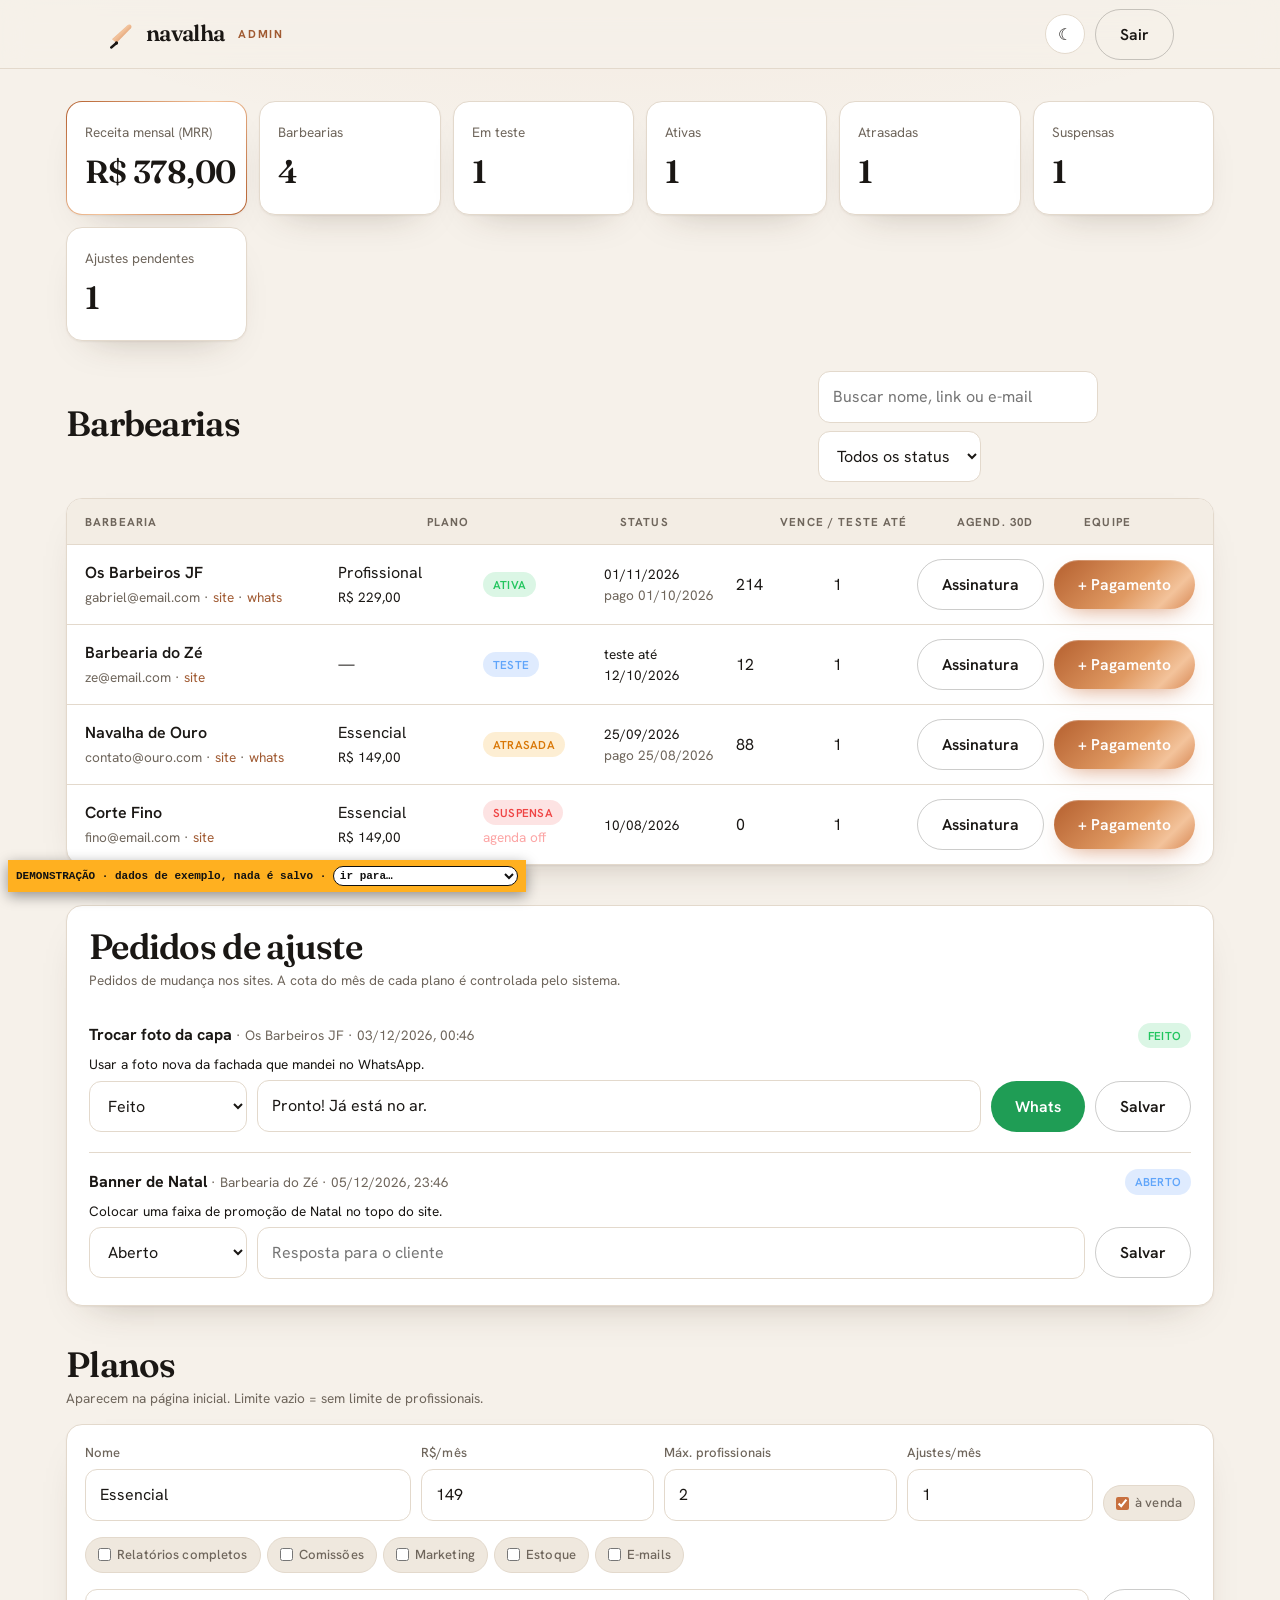
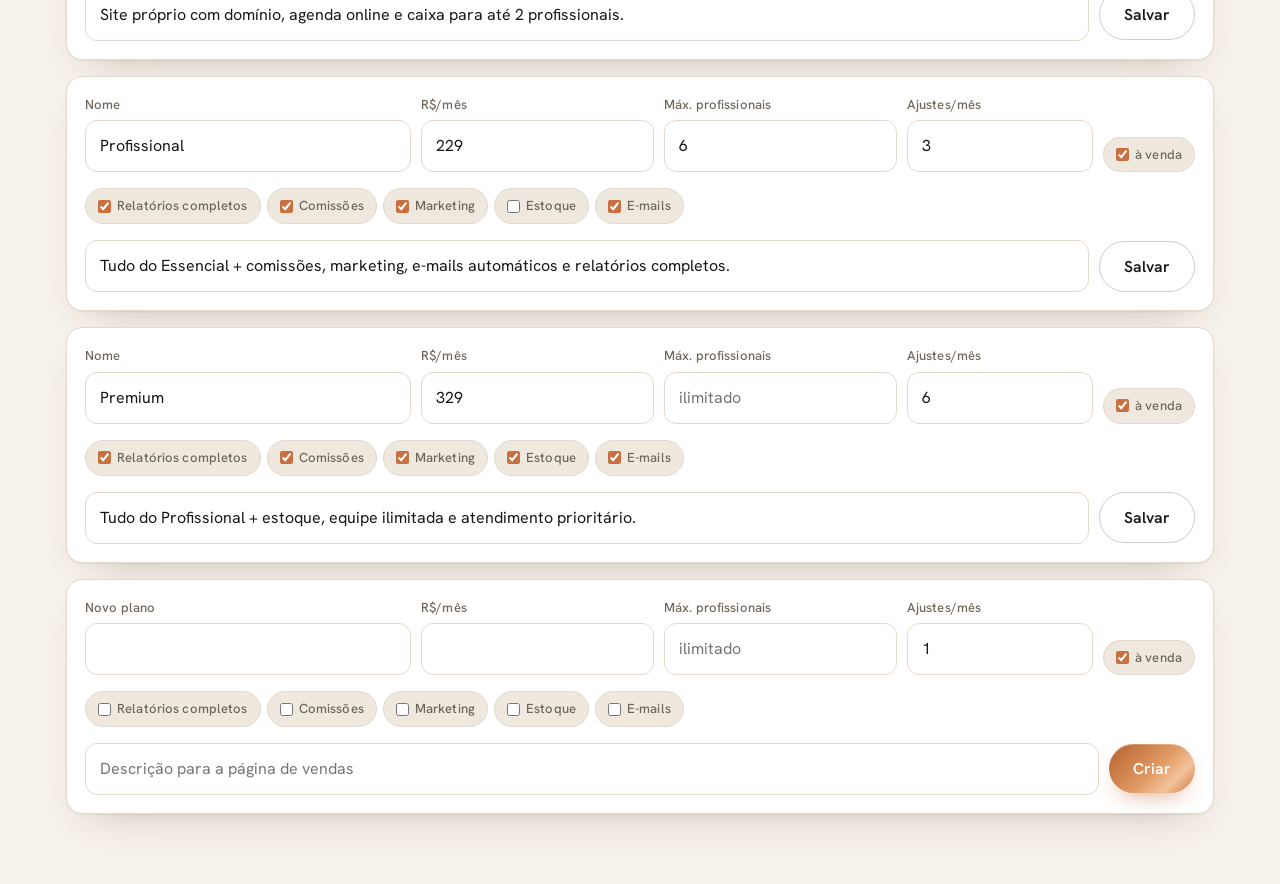
==== admin.html @ 0cac7a45 "Responsividade no celular Co-Authored-By: Claude Opus 5.5 <noreply@anthropic.com>" ====
<!doctype html>
<html lang="pt-BR">
<head>
<meta charset="utf-8">
<meta name="viewport" content="width=device-width, initial-scale=1">
<meta name="robots" content="noindex">
<title>Admin · Navalha</title>
<meta name="theme-color" content="#0e0d0c">
<script>(function () { try { var t = JSON.parse(localStorage.getItem("navalha_tema")); if (t) document.documentElement.dataset.tema = t; } catch (e) {} })();</script>
<link rel="preconnect" href="https://fonts.googleapis.com">
<link rel="preconnect" href="https://fonts.gstatic.com" crossorigin>
<link href="https://fonts.googleapis.com/css2?family=Fraunces:ital,opsz,wght@0,9..144,400;0,9..144,600;1,9..144,400&family=Hanken+Grotesk:wght@400;500;600;700&display=swap" rel="stylesheet">
<link rel="stylesheet" href="css/app.css">
<link rel="stylesheet" href="css/cliente.css">
<style>
  /* o admin usa o cobre do Navalha como cor de destaque */
  :root { --blue: #c8703f; --on-accent: #1e1009; }
  body.cliente .btn-blue { background: linear-gradient(135deg, #b5602f 0%, #e09a63 35%, #f3c39b 50%, #d27b45 65%, #b5602f 100%); background-size: 180% auto; }
  .topo-adm { position: sticky; top: 0; z-index: 30; background: color-mix(in srgb, var(--bg) 82%, transparent); backdrop-filter: blur(14px); border-bottom: 1px solid var(--line); }
  .topo-adm .wrap { display: flex; align-items: center; justify-content: space-between; height: 68px; gap: 12px; }
  .logo-n { display: inline-flex; align-items: center; gap: 10px; font-family: var(--serif); font-size: 1.4rem; font-weight: 600; letter-spacing: -.03em; color: var(--text); }
  .logo-n svg { width: 30px; height: 30px; }
  .logo-n small { font-family: var(--sans); font-size: .72rem; font-weight: 700; letter-spacing: .14em; text-transform: uppercase; color: var(--blue-light); margin-left: 4px; }
  main.wrap { padding-top: 26px; padding-bottom: 70px; max-width: 1180px; }
  h2 { margin-bottom: 4px; }
  .kpis { display: grid; grid-template-columns: repeat(auto-fit, minmax(160px, 1fr)); gap: 12px; margin: 6px 0 30px; }
  .kpis .card { padding: 18px; }
  .kpis b { display: block; font-family: var(--serif); font-weight: 600; font-size: 2rem; letter-spacing: -.02em; margin-top: 4px; white-space: nowrap; }
  .kpis .card.destaque { border: 1px solid transparent; background: linear-gradient(var(--card), var(--card)) padding-box, linear-gradient(135deg, #b5602f, #f3c39b, #b5602f) border-box; }
  .tabela { border: 1px solid var(--line); border-radius: 16px; overflow-x: auto; background: var(--card); box-shadow: var(--sombra); }
  .tr { display: grid; grid-template-columns: 2fr 1.1fr .9fr 1fr .7fr .6fr auto; gap: 12px; align-items: center; padding: 14px 18px; border-top: 1px solid var(--line); min-width: 900px; }
  .tr.th { border-top: 0; background: var(--card-2); font-size: .72rem; font-weight: 700; text-transform: uppercase; letter-spacing: .1em; color: var(--muted); }
  .tr b { font-weight: 600; }
  .tag.teste { background: color-mix(in srgb, #3b82f6 16%, transparent); color: #60a5fa; }
  .tag.ativa { background: color-mix(in srgb, #22c55e 16%, transparent); color: #22c55e; }
  .tag.atrasada { background: color-mix(in srgb, #f59e0b 18%, transparent); color: #d97706; }
  .tag.suspensa, .tag.cancelada { background: color-mix(in srgb, #ef4444 15%, transparent); color: #ef4444; }
  .auth { max-width: 420px; margin: 70px auto; padding: 32px; }
  .filtros { display: flex; gap: 8px; flex-wrap: wrap; }
  .filtros input { max-width: 280px; }
  .filtros select { width: auto; }
  .secao { margin-top: 40px; }
  .plano { display: grid; grid-template-columns: 1.4fr 1fr 1fr .8fr auto; gap: 10px; align-items: end; }
  @media (max-width: 760px) { .plano { grid-template-columns: 1fr 1fr; } }
  .plano-card { padding: 18px; }
  .checks { display: flex; flex-wrap: wrap; gap: 6px; }
  .chk { display: inline-flex; align-items: center; gap: 6px; margin: 0; color: var(--text); background: var(--bg-alt); border: 1px solid var(--line); border-radius: 999px; padding: 7px 12px; font-size: .88rem; cursor: pointer; }
  .pedido { border-top: 1px solid var(--line); padding: 16px 0 4px; }
  .pedido:first-of-type { border-top: 0; }
  .row-f { display: flex; gap: 8px; align-items: center; flex-wrap: wrap; }
  .row input.grow, .row-f input.grow { min-width: 0; flex: 1 1 200px; }
  .row:has(> input.grow) { flex-wrap: wrap; }
</style>
</head>
<body class="cliente">
<header class="topo-adm"><div class="wrap">
  <span class="logo-n"><svg viewBox="0 0 40 40" aria-hidden="true"><defs><linearGradient id="lg" x1="0" y1="0" x2="1" y2="1"><stop offset="0" stop-color="#b5602f"/><stop offset=".45" stop-color="#f3c39b"/><stop offset="1" stop-color="#c8703f"/></linearGradient></defs>
    <path d="M8 27 29 8c3-2.4 6.6 1.2 4.2 4.2L14 32z" fill="url(#lg)"/><path d="M14 32 7 38" stroke="currentColor" stroke-width="3.2" stroke-linecap="round"/><circle cx="14" cy="32" r="2.2" fill="currentColor"/></svg>navalha<small>admin</small></span>
  <div class="row"><span id="tema"></span><button class="btn btn-ghost btn-sm hidden" id="sair">Sair</button></div>
</div></header>
<main class="wrap" id="app"><p class="carregando">Carregando…</p></main>

<script src="mock.js"></script>
<script src="js/comum.js"></script>
<script>$("#tema").replaceWith(botaoTema());</script>
<script src="js/admin.js"></script>
</body>
</html>
---- css/app.css ----
:root {
  color-scheme: dark;
  --bg: #0b0b0c;
  --bg-alt: #141416;
  --card: #161618;
  --card-2: #1f1f22;
  --text: #efece4;
  --muted: #8d8d93;
  --blue: #2e6bff;
  --blue-light: color-mix(in srgb, var(--blue) 55%, white);
  --green: #22c55e;
  --red: #ef4444;
  --amber: #f59e0b;
  --line: #2a2a2e;
  --glow: 0 0 18px color-mix(in srgb, var(--blue) 50%, transparent);
  --ruido: url("data:image/svg+xml,%3Csvg xmlns='http://www.w3.org/2000/svg' width='220' height='220'%3E%3Cfilter id='n'%3E%3CfeTurbulence type='fractalNoise' baseFrequency='.85' numOctaves='3' stitchTiles='stitch'/%3E%3CfeColorMatrix values='0 0 0 0 1 0 0 0 0 1 0 0 0 0 1 0 0 0 .06 0'/%3E%3C/filter%3E%3Crect width='100%25' height='100%25' filter='url(%23n)'/%3E%3C/svg%3E");
  --radius: 4px;
}
* { box-sizing: border-box; margin: 0; padding: 0; }
body { background: var(--bg) var(--ruido); color: var(--text); font-family: Archivo, system-ui, sans-serif; line-height: 1.5; min-height: 100vh; }
a { color: var(--blue-light); text-decoration: none; }
img { max-width: 100%; display: block; }
code { background: var(--card-2); padding: 1px 6px; border-radius: 6px; font-size: .9em; }
h1, h2, h3 { font-family: "Big Shoulders Display", Impact, sans-serif; font-weight: 900; text-transform: uppercase; letter-spacing: .01em; line-height: 1; }
h1 { font-size: 2.4rem; }
h2 { font-size: 2rem; margin-bottom: .5rem; }
h3 { font-size: 1.3rem; }
.mono, label, .tag { font-family: "IBM Plex Mono", ui-monospace, monospace; }
.wrap { max-width: 1100px; margin: 0 auto; padding: 0 16px; }
.estreito { max-width: 640px; }
.muted { color: var(--muted); }
.small { font-size: .85rem; }
.row { display: flex; gap: 10px; align-items: center; flex-wrap: wrap; }
.space { justify-content: space-between; }
.grow { flex: 1; }
.hidden { display: none !important; }
.mt { margin-top: 16px; } .mt2 { margin-top: 28px; }

/* Topo */
.topo { border-bottom: 1px solid var(--line); background: rgba(7,8,12,.9); backdrop-filter: blur(8px); position: sticky; top: 0; z-index: 20; }
.topo .wrap { display: flex; align-items: center; justify-content: space-between; gap: 12px; min-height: 64px; }
.marca { display: flex; align-items: center; gap: 10px; color: var(--text); font-family: "Big Shoulders Display", sans-serif; font-weight: 900; text-transform: uppercase; letter-spacing: .04em; font-size: 1.4rem; }
.marca img { width: 40px; height: 40px; border-radius: 10px; object-fit: cover; }

/* Botões */
.btn { display: inline-flex; align-items: center; justify-content: center; gap: .45rem; padding: 12px 20px; border-radius: 0; font-family: "IBM Plex Mono", monospace; font-size: .85rem; text-transform: uppercase; letter-spacing: .05em; font-weight: 600; border: 1px solid transparent; cursor: pointer; transition: transform .12s, box-shadow .2s, background .2s, border-color .2s; color: var(--text); background: var(--card-2); text-decoration: none; }
.btn:hover { transform: translate(-2px, -2px); box-shadow: 4px 4px 0 var(--blue); }
.btn:disabled { opacity: .5; cursor: not-allowed; transform: none; }
.btn-blue { background: var(--blue); color: #fff; }
.btn-blue:hover { box-shadow: 4px 4px 0 var(--text); }
.btn-ghost { background: transparent; border-color: color-mix(in srgb, var(--text) 35%, transparent); }
.btn-ghost:hover { border-color: var(--blue-light); }
.btn-green { background: #128c4a; color: #fff; }
.btn-red { background: transparent; border-color: rgba(239,68,68,.5); color: #fca5a5; }
.btn-sm { padding: 6px 12px; font-size: .85rem; }
.btn-block { width: 100%; }

/* Cards e formulários */
.card { background: var(--card); border: 1px solid var(--line); border-radius: var(--radius); padding: 20px; }
label { display: block; font-size: .85rem; color: var(--muted); margin-bottom: 6px; }
input, select, textarea { width: 100%; background: var(--bg-alt); border: 1px solid var(--line); color: var(--text); border-radius: 10px; padding: 11px 12px; font: inherit; }
input:focus, select:focus, textarea:focus { outline: none; border-color: var(--blue); box-shadow: 0 0 0 3px rgba(47,123,255,.2); }
input[type=checkbox], input[type=radio] { width: auto; accent-color: var(--blue); }
.campo { margin-bottom: 14px; }
.grid2 { display: grid; grid-template-columns: 1fr 1fr; gap: 12px; }
@media (max-width: 560px) { .grid2 { grid-template-columns: 1fr; } }
.erro { color: #fca5a5; font-size: .9rem; margin-top: 8px; }

/* Toasts */
#toasts { position: fixed; bottom: 18px; left: 50%; transform: translateX(-50%); z-index: 100; display: grid; gap: 8px; width: min(420px, calc(100% - 32px)); }
.toast { background: var(--card-2); border: 1px solid var(--line); border-left: 4px solid var(--green); padding: 12px 16px; border-radius: 10px; box-shadow: 0 8px 24px rgba(0,0,0,.4); transition: opacity .4s; }
.toast.erro { border-left-color: var(--red); color: var(--text); margin: 0; font-size: 1rem; }
.toast.sai { opacity: 0; }

/* Modal */
.modal { position: fixed; inset: 0; background: rgba(0,0,0,.65); display: grid; place-items: center; z-index: 50; padding: 16px; }
.modal .card { width: min(520px, 100%); max-height: calc(100vh - 32px); overflow: auto; }

/* Status */
.tag { display: inline-block; font-size: .72rem; font-weight: 700; padding: 3px 9px; border-radius: 999px; text-transform: uppercase; letter-spacing: .05em; }
.tag.confirmado { background: rgba(47,123,255,.18); color: var(--blue-light); }
.tag.concluido { background: rgba(34,197,94,.15); color: #86efac; }
.tag.cancelado { background: rgba(239,68,68,.15); color: #fca5a5; }
.tag.faltou { background: rgba(245,158,11,.15); color: #fcd34d; }
.tag.bloqueio { background: rgba(154,163,181,.15); color: var(--muted); }

.carregando { color: var(--muted); padding: 20px 0; text-align: center; }
.vazio { color: var(--muted); padding: 28px; text-align: center; border: 1px dashed var(--line); border-radius: var(--radius); }
.link-btn { background: none; border: 0; color: var(--blue-light); font: inherit; cursor: pointer; padding: 0; text-decoration: underline; }

/* celular: a página nunca rola para o lado */
html, body { overflow-x: clip; }
---- css/cliente.css ----
/* =====================================================================
   Navalha — telas do cliente (agendar, meu horário, minha conta)
   Premium e moderno: Fraunces + Hanken Grotesk, claro/escuro, formas
   arredondadas. A cor de destaque é a da barbearia (--blue, vinda do banco).
   Carregado DEPOIS de app.css e só nas páginas com <body class="cliente">.
   ===================================================================== */

body.cliente {
  --serif: "Fraunces", Georgia, serif;
  --sans: "Hanken Grotesk", system-ui, sans-serif;
  --radius: 16px;
  --raio-sm: 12px;
  --on-accent: #fff;
  --cobre-1: #c8703f; --cobre-2: #e09a63;
  font-family: var(--sans);
  font-weight: 400;
  letter-spacing: 0;
  transition: background-color .35s, color .35s;
}

/* ---------- temas (o padrão segue o aparelho; o botão grava a escolha) ---------- */
:root[data-tema="escuro"] body.cliente, body.cliente {
  color-scheme: dark;
  --bg: #0e0d0c; --bg-alt: #141210; --card: #171513; --card-2: #201d1a;
  --text: #efe7dc; --muted: #a39a8f; --line: #2c2824;
  --blue-light: color-mix(in srgb, var(--blue) 65%, white);
  --sombra: 0 1px 0 rgba(255,255,255,.03) inset, 0 18px 40px -24px rgba(0,0,0,.8);
  background: radial-gradient(1200px 500px at 50% -200px, color-mix(in srgb, var(--blue) 14%, transparent), transparent 70%), var(--bg);
}
:root[data-tema="claro"] body.cliente {
  color-scheme: light;
  --bg: #f6f1ea; --bg-alt: #efe8de; --card: #ffffff; --card-2: #f3ede4;
  --text: #1a1714; --muted: #6f665c; --line: #e3d9cc;
  --blue-light: color-mix(in srgb, var(--blue) 80%, black);
  --sombra: 0 1px 2px rgba(60,40,20,.06), 0 18px 40px -26px rgba(60,40,20,.35);
  background: radial-gradient(1200px 500px at 50% -200px, color-mix(in srgb, var(--blue) 10%, transparent), transparent 70%), var(--bg);
}
@media (prefers-color-scheme: light) {
  :root:not([data-tema]) body.cliente {
    color-scheme: light;
    --bg: #f6f1ea; --bg-alt: #efe8de; --card: #ffffff; --card-2: #f3ede4;
    --text: #1a1714; --muted: #6f665c; --line: #e3d9cc;
    --blue-light: color-mix(in srgb, var(--blue) 80%, black);
    --sombra: 0 1px 2px rgba(60,40,20,.06), 0 18px 40px -26px rgba(60,40,20,.35);
    background: radial-gradient(1200px 500px at 50% -200px, color-mix(in srgb, var(--blue) 10%, transparent), transparent 70%), var(--bg);
  }
}

/* ---------- tipografia ---------- */
body.cliente h1, body.cliente h2, body.cliente h3 {
  font-family: var(--serif); text-transform: none; letter-spacing: -.02em; font-weight: 600; line-height: 1.08;
}
body.cliente h1 { font-size: clamp(1.9rem, 6vw, 2.5rem); }
body.cliente h2 { font-size: clamp(1.7rem, 5.5vw, 2.2rem); }
body.cliente h3 { font-size: 1.25rem; }
body.cliente h2 em, body.cliente h1 em { font-style: italic; font-weight: 400; color: var(--blue-light); }
body.cliente .mono, body.cliente label, body.cliente .tag { font-family: var(--sans); }
body.cliente label { font-size: .82rem; font-weight: 500; color: var(--muted); letter-spacing: .01em; }
body.cliente .muted { color: var(--muted); }

/* ---------- componentes ---------- */
body.cliente .card { background: var(--card); border: 1px solid var(--line); border-radius: var(--radius); box-shadow: var(--sombra); }
body.cliente input, body.cliente select, body.cliente textarea {
  background: var(--card); border: 1px solid var(--line); border-radius: var(--raio-sm); padding: 13px 14px; font-family: var(--sans); font-size: 1rem;
  transition: border-color .2s, box-shadow .2s;
}
body.cliente input:focus, body.cliente select:focus, body.cliente textarea:focus {
  border-color: var(--blue); box-shadow: 0 0 0 4px color-mix(in srgb, var(--blue) 18%, transparent);
}
body.cliente .btn {
  border-radius: 999px; font-family: var(--sans); text-transform: none; letter-spacing: 0; font-weight: 600; font-size: .98rem;
  padding: 14px 24px; position: relative; overflow: hidden; border: 1px solid var(--line); background: var(--card);
}
body.cliente .btn:hover { transform: translateY(-1px); box-shadow: none; }
body.cliente .btn-blue {
  color: var(--on-accent); border: 0;
  background: linear-gradient(135deg, var(--blue), color-mix(in srgb, var(--blue) 60%, white) 55%, color-mix(in srgb, var(--blue) 85%, black));
  box-shadow: 0 10px 24px -12px color-mix(in srgb, var(--blue) 80%, transparent), inset 0 1px 0 rgba(255,255,255,.25);
}
/* reflexo metálico que atravessa o botão */
body.cliente .btn-blue::after {
  content: ""; position: absolute; inset: -40% auto -40% -60%; width: 40%; transform: skewX(-20deg);
  background: linear-gradient(90deg, transparent, rgba(255,255,255,.45), transparent); transition: left .7s ease;
}
body.cliente .btn-blue:hover::after { left: 130%; }
body.cliente .btn-blue:hover { box-shadow: 0 14px 30px -12px color-mix(in srgb, var(--blue) 90%, transparent); }
body.cliente .btn-ghost { background: transparent; border-color: color-mix(in srgb, var(--text) 22%, transparent); }
body.cliente .btn-green { background: #1f9d55; color: #fff; border: 0; }
body.cliente .btn-red { background: transparent; color: #e5484d; border-color: color-mix(in srgb, #e5484d 45%, transparent); }
body.cliente .link-btn { color: var(--blue-light); }
body.cliente a { color: var(--blue-light); }
body.cliente .tag { border-radius: 999px; font-weight: 600; letter-spacing: .02em; padding: 4px 10px; }
body.cliente .vazio { border-radius: var(--radius); border-color: var(--line); background: color-mix(in srgb, var(--card) 60%, transparent); }
body.cliente .erro { color: #e5484d; }
body.cliente #toasts .toast { border-radius: 14px; background: var(--card); color: var(--text); border-color: var(--line); box-shadow: var(--sombra); }

/* ---------- botão de tema ---------- */
.tema-btn {
  width: 40px; height: 40px; border-radius: 999px; border: 1px solid var(--line); background: var(--card); color: var(--text);
  display: inline-grid; place-items: center; cursor: pointer; font-size: 1rem; transition: transform .2s, border-color .2s;
}
.tema-btn:hover { transform: rotate(-15deg); border-color: var(--blue); }

/* ---------- capa da barbearia ---------- */
.capa-b { position: relative; margin: 0 -16px; min-height: 220px; display: flex; align-items: flex-end; overflow: hidden; }
.capa-b .foto { position: absolute; inset: 0; background-size: cover; background-position: center; transform: scale(1.06); animation: capa-zoom 1.6s cubic-bezier(.2,.8,.2,1) forwards; }
.capa-b .foto::after { content: ""; position: absolute; inset: 0; background: linear-gradient(180deg, rgba(0,0,0,.15) 0%, rgba(0,0,0,.25) 40%, var(--bg) 100%); }
.capa-b.sem-foto { min-height: 120px; }
.capa-b.sem-foto .foto { background: radial-gradient(600px 220px at 30% 0%, color-mix(in srgb, var(--blue) 35%, transparent), transparent 70%); }
@keyframes capa-zoom { to { transform: scale(1); } }
.capa-topo { position: absolute; top: 14px; left: 16px; right: 16px; display: flex; justify-content: space-between; align-items: center; z-index: 2; }
.capa-topo a.voltar-site, .capa-topo .conta-link {
  background: color-mix(in srgb, var(--bg) 70%, transparent); backdrop-filter: blur(10px); border: 1px solid color-mix(in srgb, var(--text) 15%, transparent);
  color: var(--text); padding: 8px 14px; border-radius: 999px; font-size: .85rem; font-weight: 500;
}
.capa-topo .acoes-topo { display: flex; gap: 8px; align-items: center; }
.capa-info { position: relative; z-index: 2; display: flex; gap: 14px; align-items: flex-end; padding: 0 16px 14px; width: 100%; }
.capa-info .logo { width: 76px; height: 76px; border-radius: 20px; object-fit: cover; border: 3px solid var(--bg); box-shadow: var(--sombra); flex: none; background: var(--card); }
.capa-info .nome h1 { animation: sobe .7s .1s cubic-bezier(.2,.8,.2,1) both; }
.capa-info .meta { display: flex; flex-wrap: wrap; gap: 8px; margin-top: 6px; font-size: .86rem; color: var(--muted); animation: sobe .7s .2s cubic-bezier(.2,.8,.2,1) both; }
.chip { display: inline-flex; align-items: center; gap: 6px; padding: 4px 10px; border-radius: 999px; background: color-mix(in srgb, var(--card) 80%, transparent); border: 1px solid var(--line); color: var(--text); font-size: .8rem; font-weight: 500; }
.chip .estrela { color: #f4b740; }

/* ---------- etapas ---------- */
.etapas { display: flex; gap: 6px; margin: 18px 0 22px; counter-reset: etapa; }
.etapas span { flex: 1; display: flex; flex-direction: column; gap: 6px; font-size: .74rem; font-weight: 600; color: var(--muted); letter-spacing: .02em; }
.etapas span::before { content: ""; height: 4px; border-radius: 4px; background: var(--line); transition: background .4s; }
.etapas span.on { color: var(--text); }
.etapas span.on::before { background: linear-gradient(90deg, var(--blue), color-mix(in srgb, var(--blue) 55%, white)); }

/* ---------- movimento ---------- */
@keyframes sobe { from { opacity: 0; transform: translateY(14px); } to { opacity: 1; transform: none; } }
@keyframes entra-lado { from { opacity: 0; transform: translateX(26px); } to { opacity: 1; transform: none; } }
.anima-etapa > * { animation: entra-lado .5s cubic-bezier(.2,.8,.2,1) both; }
.anima-etapa > *:nth-child(2) { animation-delay: .05s; }
.anima-etapa > *:nth-child(3) { animation-delay: .1s; }
.cascata > * { animation: sobe .45s cubic-bezier(.2,.8,.2,1) both; }
.cascata > *:nth-child(1) { animation-delay: .03s } .cascata > *:nth-child(2) { animation-delay: .06s } .cascata > *:nth-child(3) { animation-delay: .09s }
.cascata > *:nth-child(4) { animation-delay: .12s } .cascata > *:nth-child(5) { animation-delay: .15s } .cascata > *:nth-child(6) { animation-delay: .18s }
.cascata > *:nth-child(7) { animation-delay: .21s } .cascata > *:nth-child(8) { animation-delay: .24s } .cascata > *:nth-child(n+9) { animation-delay: .27s }
.check-anima svg { width: 84px; height: 84px; }
.check-anima circle { stroke-dasharray: 260; stroke-dashoffset: 260; animation: traco .7s ease forwards; }
.check-anima path { stroke-dasharray: 60; stroke-dashoffset: 60; animation: traco .4s .55s ease forwards; }
@keyframes traco { to { stroke-dashoffset: 0; } }
@media (prefers-reduced-motion: reduce) {
  body.cliente *, body.cliente *::before, body.cliente *::after { animation: none !important; transition: none !important; }
  .check-anima circle, .check-anima path { stroke-dashoffset: 0; }
}

body.cliente footer { color: var(--muted); font-family: var(--sans); }
body.cliente footer a { color: var(--muted); text-decoration: underline; }
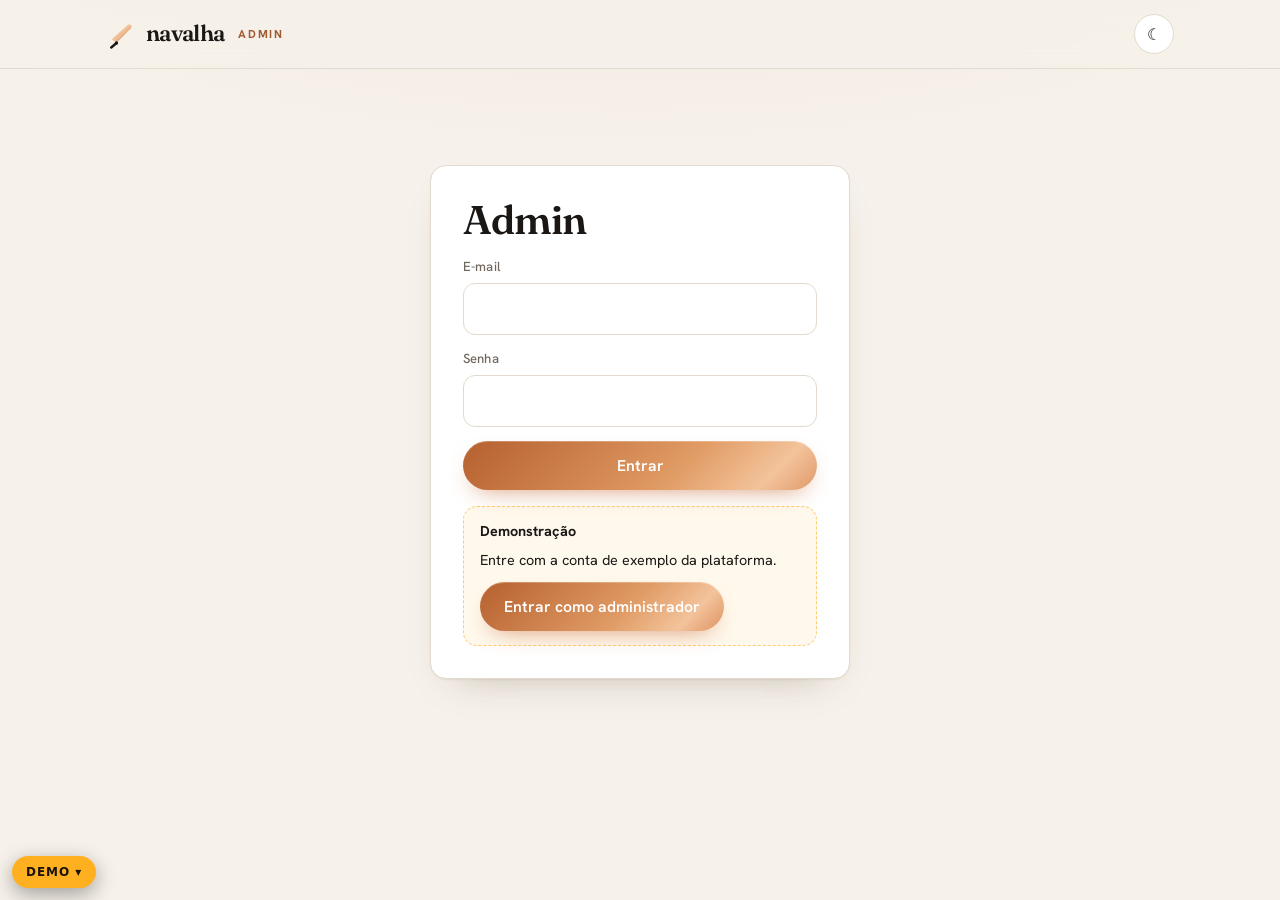
==== commit d9c68b53: "Demo testável: tudo salva no navegador de quem testa Co-Authored-By: Claude Opus 5.5 <noreply@anthro" ====
--- a/admin.html
+++ b/admin.html
@@ -60,7 +60,7 @@
 </div></header>
 <main class="wrap" id="app"><p class="carregando">Carregando…</p></main>
 
-<script src="mock.js"></script>
+<script src="js/banco-local.js"></script>
 <script src="js/comum.js"></script>
 <script>$("#tema").replaceWith(botaoTema());</script>
 <script src="js/admin.js"></script>
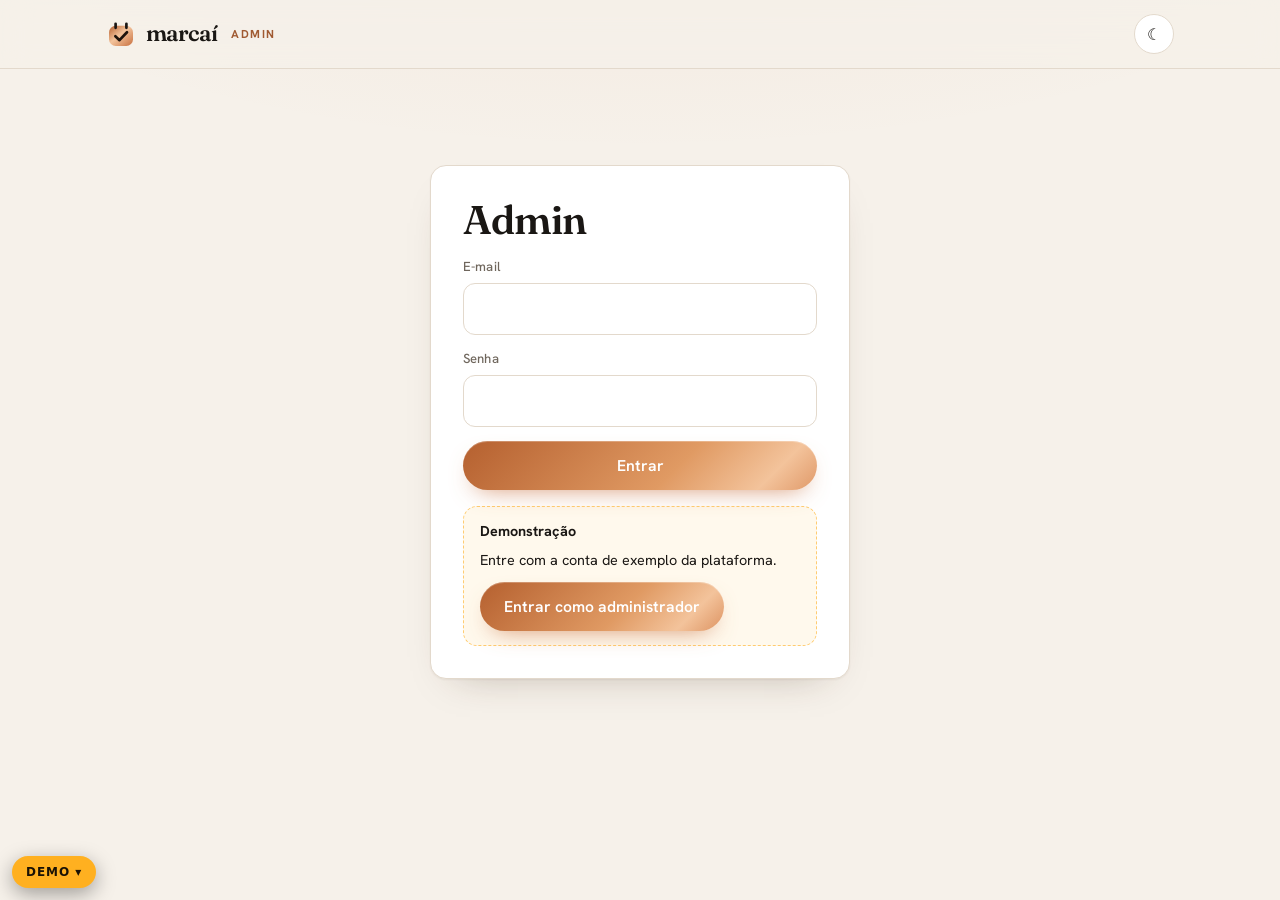
==== commit 519a4ba6: "Marcaí: 4 áreas, exemplos, documentos legais e aceite Co-Authored-By: Claude Opus 5.5 <noreply@anthr" ====
--- a/admin.html
+++ b/admin.html
@@ -4,16 +4,17 @@
 <meta charset="utf-8">
 <meta name="viewport" content="width=device-width, initial-scale=1">
 <meta name="robots" content="noindex">
-<title>Admin · Navalha</title>
+<title>Admin · Marcaí</title>
 <meta name="theme-color" content="#0e0d0c">
 <script>(function () { try { var t = JSON.parse(localStorage.getItem("navalha_tema")); if (t) document.documentElement.dataset.tema = t; } catch (e) {} })();</script>
+<link rel="icon" href="data:image/svg+xml,%3Csvg xmlns='http://www.w3.org/2000/svg' viewBox='0 0 40 40'%3E%3Crect x='4' y='9' width='32' height='27' rx='9' fill='%23e09a63'/%3E%3Crect x='11' y='4.5' width='3.6' height='9' rx='1.8' fill='%230e0d0c'/%3E%3Crect x='25.4' y='4.5' width='3.6' height='9' rx='1.8' fill='%230e0d0c'/%3E%3Cpath d='M12.5 23 18 28.2 28 17.6' fill='none' stroke='%231d130c' stroke-width='3.6' stroke-linecap='round' stroke-linejoin='round'/%3E%3C/svg%3E">
 <link rel="preconnect" href="https://fonts.googleapis.com">
 <link rel="preconnect" href="https://fonts.gstatic.com" crossorigin>
 <link href="https://fonts.googleapis.com/css2?family=Fraunces:ital,opsz,wght@0,9..144,400;0,9..144,600;1,9..144,400&family=Hanken+Grotesk:wght@400;500;600;700&display=swap" rel="stylesheet">
 <link rel="stylesheet" href="css/app.css">
 <link rel="stylesheet" href="css/cliente.css">
 <style>
-  /* o admin usa o cobre do Navalha como cor de destaque */
+  /* o admin usa o cobre do Marcaí como cor de destaque */
   :root { --blue: #c8703f; --on-accent: #1e1009; }
   body.cliente .btn-blue { background: linear-gradient(135deg, #b5602f 0%, #e09a63 35%, #f3c39b 50%, #d27b45 65%, #b5602f 100%); background-size: 180% auto; }
   .topo-adm { position: sticky; top: 0; z-index: 30; background: color-mix(in srgb, var(--bg) 82%, transparent); backdrop-filter: blur(14px); border-bottom: 1px solid var(--line); }
@@ -23,9 +24,9 @@
   .logo-n small { font-family: var(--sans); font-size: .72rem; font-weight: 700; letter-spacing: .14em; text-transform: uppercase; color: var(--blue-light); margin-left: 4px; }
   main.wrap { padding-top: 26px; padding-bottom: 70px; max-width: 1180px; }
   h2 { margin-bottom: 4px; }
-  .kpis { display: grid; grid-template-columns: repeat(auto-fit, minmax(160px, 1fr)); gap: 12px; margin: 6px 0 30px; }
+  .kpis { display: grid; grid-template-columns: repeat(auto-fit, minmax(180px, 1fr)); gap: 12px; margin: 6px 0 30px; }
   .kpis .card { padding: 18px; }
-  .kpis b { display: block; font-family: var(--serif); font-weight: 600; font-size: 2rem; letter-spacing: -.02em; margin-top: 4px; white-space: nowrap; }
+  .kpis b { display: block; font-family: var(--serif); font-weight: 600; font-size: clamp(1.35rem, 2vw, 2rem); letter-spacing: -.02em; margin-top: 4px; overflow-wrap: anywhere; }
   .kpis .card.destaque { border: 1px solid transparent; background: linear-gradient(var(--card), var(--card)) padding-box, linear-gradient(135deg, #b5602f, #f3c39b, #b5602f) border-box; }
   .tabela { border: 1px solid var(--line); border-radius: 16px; overflow-x: auto; background: var(--card); box-shadow: var(--sombra); }
   .tr { display: grid; grid-template-columns: 2fr 1.1fr .9fr 1fr .7fr .6fr auto; gap: 12px; align-items: center; padding: 14px 18px; border-top: 1px solid var(--line); min-width: 900px; }
@@ -40,7 +41,7 @@
   .filtros input { max-width: 280px; }
   .filtros select { width: auto; }
   .secao { margin-top: 40px; }
-  .plano { display: grid; grid-template-columns: 1.4fr 1fr 1fr .8fr auto; gap: 10px; align-items: end; }
+  .plano { display: grid; grid-template-columns: repeat(auto-fit, minmax(130px, 1fr)); gap: 10px; align-items: end; }
   @media (max-width: 760px) { .plano { grid-template-columns: 1fr 1fr; } }
   .plano-card { padding: 18px; }
   .checks { display: flex; flex-wrap: wrap; gap: 6px; }
@@ -55,7 +56,7 @@
 <body class="cliente">
 <header class="topo-adm"><div class="wrap">
   <span class="logo-n"><svg viewBox="0 0 40 40" aria-hidden="true"><defs><linearGradient id="lg" x1="0" y1="0" x2="1" y2="1"><stop offset="0" stop-color="#b5602f"/><stop offset=".45" stop-color="#f3c39b"/><stop offset="1" stop-color="#c8703f"/></linearGradient></defs>
-    <path d="M8 27 29 8c3-2.4 6.6 1.2 4.2 4.2L14 32z" fill="url(#lg)"/><path d="M14 32 7 38" stroke="currentColor" stroke-width="3.2" stroke-linecap="round"/><circle cx="14" cy="32" r="2.2" fill="currentColor"/></svg>navalha<small>admin</small></span>
+    <rect x="4" y="9" width="32" height="27" rx="9" fill="url(#lg)"/><rect x="11" y="4.5" width="3.6" height="9" rx="1.8" fill="currentColor"/><rect x="25.4" y="4.5" width="3.6" height="9" rx="1.8" fill="currentColor"/><path d="M12.5 23 18 28.2 28 17.6" fill="none" stroke="#1d130c" stroke-width="3.6" stroke-linecap="round" stroke-linejoin="round"/></svg>marcaí<small>admin</small></span>
   <div class="row"><span id="tema"></span><button class="btn btn-ghost btn-sm hidden" id="sair">Sair</button></div>
 </div></header>
 <main class="wrap" id="app"><p class="carregando">Carregando…</p></main>
--- a/css/app.css
+++ b/css/app.css
@@ -90,3 +90,10 @@
 
 /* celular: a página nunca rola para o lado */
 html, body { overflow-x: clip; }
+
+/* ---------- conteúdo nunca sai da caixa ---------- */
+body { overflow-wrap: break-word; }
+img, video, iframe, svg { max-width: 100%; }
+.btn { flex-shrink: 0; max-width: 100%; }
+.row > input, .row > select, .row > textarea, .row > .grow { min-width: 0; flex: 1 1 140px; }
+.grid2 > *, .card, .item > *, .tr > * { min-width: 0; }
--- a/css/cliente.css
+++ b/css/cliente.css
@@ -1,5 +1,5 @@
 /* =====================================================================
-   Navalha — telas do cliente (agendar, meu horário, minha conta)
+   Marcaí — telas do cliente (agendar, meu horário, minha conta)
    Premium e moderno: Fraunces + Hanken Grotesk, claro/escuro, formas
    arredondadas. A cor de destaque é a da barbearia (--blue, vinda do banco).
    Carregado DEPOIS de app.css e só nas páginas com <body class="cliente">.
@@ -67,6 +67,8 @@
 body.cliente input:focus, body.cliente select:focus, body.cliente textarea:focus {
   border-color: var(--blue); box-shadow: 0 0 0 4px color-mix(in srgb, var(--blue) 18%, transparent);
 }
+.aviso-dados { text-align: center; margin-top: 10px; }
+.aviso-dados a { text-decoration: underline; }
 body.cliente .btn {
   border-radius: 999px; font-family: var(--sans); text-transform: none; letter-spacing: 0; font-weight: 600; font-size: .98rem;
   padding: 14px 24px; position: relative; overflow: hidden; border: 1px solid var(--line); background: var(--card);
